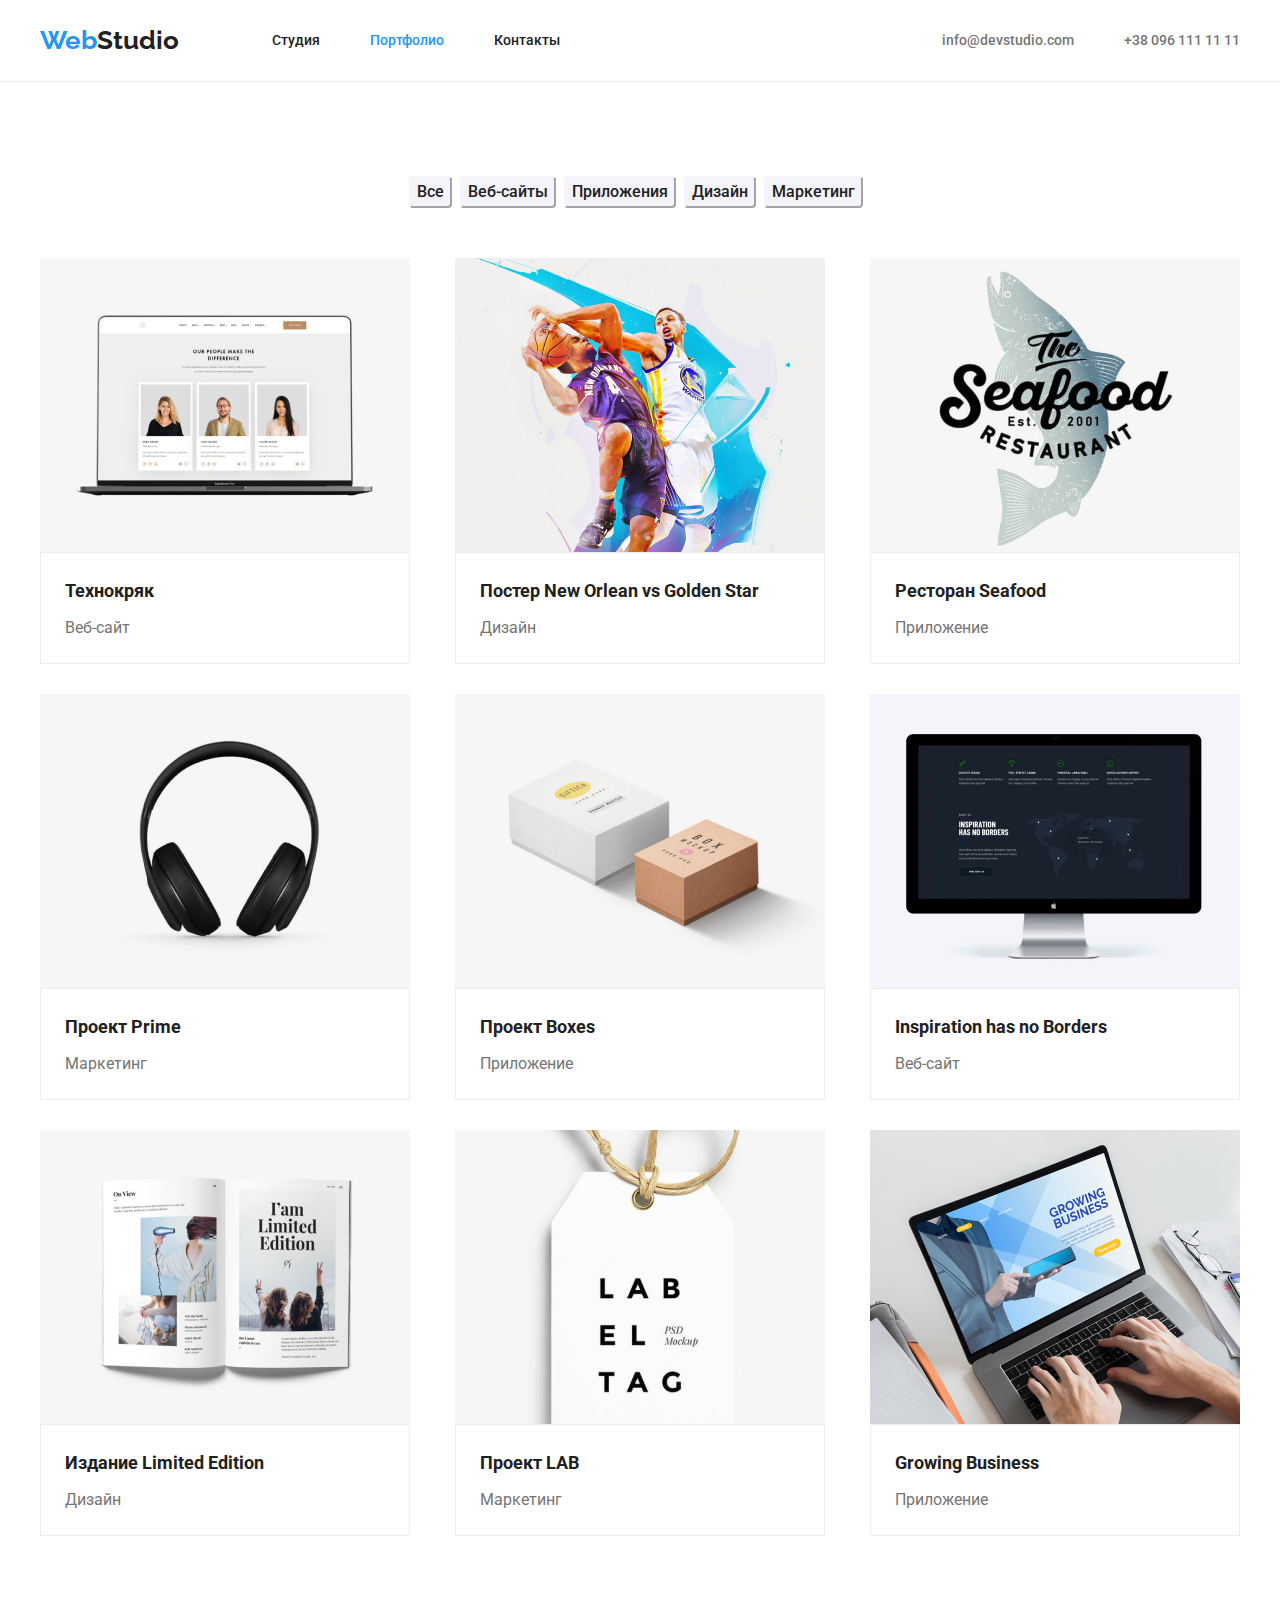
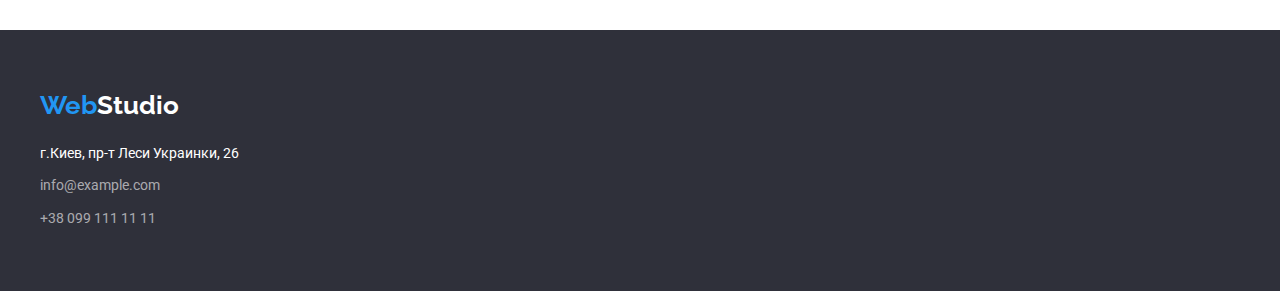
==== portfolio.html @ 4b626eb9 "gg" ====
<!DOCTYPE html>
<html lang="ru">

<head>
    <meta charset="UTF-8">
    <meta http-equiv="X-UA-Compatible" content="IE=edge">
    <meta name="viewport" content="width=device-width, initial-scale=1.0">
    <title>Портфолио</title>
    <link rel="preconnect" href="https://fonts.googleapis.com">
    <link rel="preconnect" href="https://fonts.gstatic.com" crossorigin>
    <link
        href="https://fonts.googleapis.com/css2?family=Raleway:wght@700&family=Roboto:wght@400;500;700;900&display=swap"
        rel="stylesheet">
    <link rel="stylesheet"
        href="https://cdnjs.cloudflare.com/ajax/libs/modern-normalize/1.1.0/modern-normalize.min.css">
    <link rel="stylesheet" href="./css/styles.css">

</head>

<body>
    <!-- Верхняя линия портфолио -->
    <header class="header gray-border">
        <div class="container header-nav-space">
        <nav class="flex">
            <a class="logo" href="./index.html"><span class="span-l">Web</span>Studio</a>
            <ul class="flex">
                <li><a class="studio" href="./index.html">Студия</a></li>
                <li class="item">
                    <a class="studio portfolio-activ" href="./portfolio.html">Портфолио</a></li>
                <li class="item">
                    <a class="studio" href="#">Контакты</a></li>
            </ul>
        </nav>
        <ul class="flex auto-margin">
            <li><a class="nav-header-contacts" href="mailto:info@devstudio.com">info@devstudio.com</a></li>
            <li class="item">
                <a class="nav-header-contacts" href="tel:+380961111111">+38 096 111 11 11</a></li>
        </ul>
    </div>
    </header>
    <main>
        <!-- Радио кнопки -->
        <section class="portfolio-space">
            <div class="container">
            <h2 class="visually-hidden">Примеры наших работ</h2>
            <ul class="flex btn-space">
                <li><button class="btn-all" type="button">Все</button></li>
                <li><button class="btn-veb" type="button">Веб-сайты</button></li>
                <li><button class="btn-applic" type="button">Приложения</button></li>
                <li><button class="btn-desine" type="button">Дизайн</button></li>
                <li><button class="btn-marcet" type="button">Маркетинг</button></li>
            </ul>
            <ul class="portfolio-content">
                <li class="portfolio-item">
                    
                        <img src="./images/tehno.jpg" alt="Здесь иображен ноутбук на экране которого видно вебсайт"
                            width="370">
                    <div class="cart-exampl">
                        <h3 class="header-work-example">Технокряк</h3>
                        <p class="work-example-discr">Веб-сайт</p>
                    </div>
                </li>
                <li class="portfolio-item">
                    
                        <img src="./images/new-orlean.jpg" alt="Здесь изображены два баскетболиста" width="370">
                    <div  class="cart-exampl">
                        <h3 class="header-work-example">Постер New Orlean vs Golden Star</h3>
                        <p class="work-example-discr">Дизайн</p>
                    </div>
                </li>
                <li class="portfolio-item">
                    
                        <img src="./images/seafood.jpg" alt="Здесь изображен логотип ресторана" width="370">
                    <div  class="cart-exampl">
                        <h3 class="header-work-example">Ресторан Seafood</h3>
                        <p class="work-example-discr">Приложение</p>
                    </div>
                </li>
                <li class="portfolio-item">
                    
                        <img src="./images/earfons.jpg" alt="Здесь иображены наушники" width="370">
                    <div  class="cart-exampl">
                        <h3 class="header-work-example">Проект Prime</h3>
                        <p class="work-example-discr">Маркетинг</p>
                    </div>
                </li>
                <li class="portfolio-item">
                    
                        <img src="./images/boxes.jpg" alt="Здесь иображены две кортонные коробки" width="370">
                    <div class="cart-exampl">
                        <h3 class="header-work-example">Проект Boxes</h3>
                        <p class="work-example-discr">Приложение</p>
                    </div>
                </li>
                <li class="portfolio-item">
                    
                        <img src="./images/insiration.jpg" alt="Здесь иображен монитор персонального компьютера"
                            width="370">
                    <div class="cart-exampl">
                        <h3 class="header-work-example">Inspiration has no Borders</h3>
                        <p class="work-example-discr">Веб-сайт</p>
                    </div>
                </li>
                <li class="portfolio-item">
                   
                        <img src="./images/edition.jpg" alt="Здесь изображен журнал" width="370">
                    <div class="cart-exampl">
                        <h3 class="header-work-example">Издание Limited Edition</h3>
                        <p class="work-example-discr">Дизайн</p>
                    </div>
                </li>
                <li class="portfolio-item">
                  
                        <img src="./images/lab.jpg" alt="Здесь изображен кулон с логотипом лаб" width="370">
                    <div class="cart-exampl"> 
                        <h3 class="header-work-example">Проект LAB</h3>
                        <p class="work-example-discr">Маркетинг</p>
                    </div>
                </li>
                <li class="portfolio-item">
                   
                        <img src="./images/growing.jpg"
                            alt="Здесь иображен ноутбук на экране которого можно увидеть приложение гровинг бизнес"
                            width="370">
                    <div class="cart-exampl">
                        <h3 class="header-work-example">Growing Business</h3>
                        <p class="work-example-discr">Приложение</p>
                    </div>
                </li>
            </ul>
        </div>
        </section>
            
    </main>
    <!-- Подвал -->
    <footer class="footer">
        <div class="container">
            <a class="logo" href="./index.html"><span class="span-l">Web</span><span class="span-f">Studio</span></a>
            <address class="footer-adress">
                <a class="street street-color"
                            href="https://www.google.com.ua/maps/place/%D0%B1%D1%83%D0%BB.+%D0%9B%D0%B5%D1%81%D0%B8+%D0%A3%D0%BA%D1%80%D0%B0%D0%B8%D0%BD%D0%BA%D0%B8,+26,+%D0%9A%D0%B8%D0%B5%D0%B2,+02000/@50.4265841,30.5361971,17z/data=!3m1!4b1!4m5!3m4!1s0x40d4cf0e033ecbe9:0x57a4dffefec77da0!8m2!3d50.4265807!4d30.5383858?hl=ru">г.Киев,
                            пр-т Леси Украинки, 26</a>
                <a class="footer-mail" href="mailto:info@devstudio.com">info@example.com</a>
                <a class="footer-fone" href="tel:+380961111111">+38 099 111 11 11</a>
                
            </address>
        </div>
    </footer>
</body>

</html>
---- css/styles.css ----
/* font-family: 'Raleway', sans-serif;
font-family: 'Roboto', sans-serif; */

:root {
    --main-back-color: rgba(255, 255, 255, 1);
    --main-hover-focus-font-color: rgba(33, 150, 243, 1);
    --button-hover-focus-back-color: rgba(33, 150, 243, 1);
    --button-hover-focus-font-color: rgba(255, 255, 255, 1);
    --another-back-color: rgba(245, 244, 250, 1);
    --button-font-color: rgba(33, 33, 33, 1);
    --button-back-color: rgba(245, 244, 250, 1);
    --footer-font-color: rgba(255, 255, 255, 0.6);
    --footer-hover-focus-color: rgba(33, 150, 243, 1);
    --main-section-padding: 94px;
}
body {
    background-color: var(--main-back-color);
    color: rgba(117, 117, 117, 1);
    font-family: 'Roboto', sans-serif;
    
}

h2,
h3 {
    color: rgba(33, 33, 33, 1);
    font-weight: 700;
    margin: 0;
}
p {
    margin: 0;
}
ul {
    list-style: none;
    margin: 0;
    padding: 0;
}
a {
    text-decoration: none;
    color: rgba(33, 33, 33, 1);
}
img {
    display: block;
    max-width: 100%;
    height: auto;
}
/* Верхняя линия */
.header {
    padding: 25px 15px 25px 15px;
}                                                                                                  

.container {
    max-width: 1200px;
    margin:0 auto;
    
}
.flex {
    display: flex;
    align-items: center;
}
.header-nav-space {
    display: flex;
    align-items: center;
    justify-content: space-between;
} 

.logo {
    display: inline-block;
    margin-right: 93px;

    font-family: 'Raleway', sans-serif;
    font-weight: 700;
    font-size: 26px;
    line-height: 1.2;

}
.span-l {
    color: var(--main-hover-focus-font-color);
}

.studio {
    color: rgba(33, 33, 33, 1);
    font-weight: 500;
    font-size: 14px;
    line-height: 1.14;
    transition: 0.35s;
}

.studio:hover,
.studio:focus,
.nav-header-contacts:hover,
.nav-header-contacts:focus {
    color: var(--main-hover-focus-font-color);
}
.studio-activ {
    color: var(--main-hover-focus-font-color)
}
.item {
    margin-left: 50px;
}

.auto-margin {
    margin-left: auto;
}

.nav-header-contacts {
    font-weight: 500;
    font-size: 14px;
    line-height: 1.14;
    color: rgba(117, 117, 117, 1);
    transition: 0.35s;
}
.gray-border {
    border-bottom: 1px solid #ECECEC;
}
/* Шапка */
.hero {
    background-color: #2F303A;
    padding-top: 200px;
    padding-bottom: 200px;
    
}
.hero-orientation {
    margin: 0 auto;
    width: 695px;
} 
.ferst-header {
    font-weight: 900;
    font-size: 44px;
    line-height: 1,36;


    text-align: center;
    letter-spacing: 0.06em;
    text-transform: uppercase;
    color: #FFFFFF;
    margin-top: 0px;
}
.hero-button {
    display: inline-block;
    padding: 10px 32px;
    background-color: var(--button-hover-focus-back-color);
    border-radius: 4px;

    font-family: 'Roboto', sans-serif;
    font-weight: 700;
    font-size: 16px;
    line-height: 1.88;
    text-align: center;
    color: var(--button-hover-focus-font-color);
    margin-left: 247px;
}
.hero-button:hover,
.hero-button:focus {
    cursor: pointer;
}
/* Особенности */
/* .desapear {
    color: var(--main-back-color);
    line-height: 0;
    margin: 0;
    padding: 0;
} */
.our-peculiarities {
    padding-top: var(--main-section-padding);
}
.visually-hidden {
    clip: rect(0 0 0 0);
    clip-path: inset(50%);
    height: 1px;
    overflow: hidden;
    position: absolute;
    white-space: nowrap;
    width: 1px;
}
.space-peculiar {
    justify-content: space-between;
}
.peculiar-header {
    font-size: 14px;
    line-height: 1.14;
    text-transform: uppercase;
    padding-bottom: 10px;
}
.peculiar-discribtion {
    font-size: 14px;
    line-height: 1.71;
    width: 270px;
    text-align: left;
    margin-bottom: 0;
}
/* Чем мы занимаемся */
.about-us-section {
    padding-top: var(--main-section-padding);
}
.title {
    font-size: 36px;
    line-height: 1.17;
    padding-bottom: 50px;
    text-align: center;
}

.what-content {
    margin-bottom: 94px;
}
.space {
    justify-content: space-between;
}
/* Наша команда */
.our-comand {
    max-width: 1600px;
    background-color: var(--another-back-color);
    padding-top: var(--main-section-padding);
    padding-bottom: var(--main-section-padding);
}
.our-header {
    font-size: 36px;
    line-height: 1.17;
    text-align: center;
    padding-bottom: 50px;
}
.comand-space {
    display: flex;
    justify-content: space-between;
}
/* .card-item {
    max-width: calc((100%) / 4);
    margin-right: 30px;
}
.our-comand-item:last-child { 
    margin-right: 0px;
} */

.card-item {
    display: flex;
    flex-direction: column;
    height: 368px;
    width: 270px;
    background-color: var(--main-back-color);
}
.card-container {
    padding: 30px 60px;
    height: 108px;
    box-shadow: 0px 1px 3px rgba(0, 0, 0, 0.12), 0px 1px 1px rgba(0, 0, 0, 0.14), 0px 2px 1px rgba(0, 0, 0, 0.2);
    border-radius: 0px 0px 4px 4px;
    
}

.card-item-name {
    color: var(--button-font-color) ; 
    font-weight: 500;
    font-size: 16px;
    line-height: 1.19;
    text-align: center;
    background-color: var(--main-back-color);
    margin-top: 0;   
    padding-bottom: 10px;
    
}
.card-item-text {
    font-size: 16px;
    line-height: 1.19;
    text-align: center;
    background-color: var(--main-back-color);
       
}
/* Подвал */
.footer {
    max-width: 1600px;
    background-color: rgba(47, 48, 58, 1);
    padding-top: 60px;
    padding-bottom: 60px;
}
.span-f {
    color: var(--button-hover-focus-font-color);
}
.footer-adress {
    margin-top: 20px;
    display: flex;
    flex-direction: column;
}
.street,
.footer-mail,
.footer-fone {
    color: var(--footer-font-color);
    font-size: 14px;
    line-height: 1.71;
    font-style: normal;
}
.footer-mail {
    padding-top: 9px;
    padding-bottom: 9px;
}
.street-color {
    color: var(--main-back-color);
}
.street:hover,
.street:focus,
.footer-mail:hover,
.footer-mail:focus,
.footer-fone:hover,
.footer-fone:focus {
    color: var(--footer-hover-focus-color);
    cursor: pointer;
}
/* Верхняя линия портфолио */
.portfolio-activ {
    color: var(--main-hover-focus-font-color);
}
/* Радиокнопки */
.portfolio-space {
    padding: 94px 15px 94px 15px;
}
.btn-space {
    justify-content: center;
    /* margin-top: 94px; */
    margin-bottom: 50px;

}
.btn-all,
.btn-veb,
.btn-applic,
.btn-desine,
.btn-marcet {
    font-family: 'Roboto', sans-serif;
    font-weight: 500;
    font-size: 16px;
    line-height: 1.62;
    text-align: center;
    color: var(--button-font-color);
    background-color: var(--button-back-color);
    border-color: #F5F4FA;
    border-radius: 4px;
    margin-right: 8px;
}
.btn-all:hover,
.btn-all:focus,
.btn-veb:hover,
.btn-veb:focus,
.btn-applic:hover,
.btn-applic:focus,
.btn-desine:hover,
.btn-desine:focus,
.btn-marcet:hover, 
.btn-marcet:focus {
    background-color: var(--button-hover-focus-back-color);
    color: var(--button-hover-focus-font-color);
    cursor: pointer;
} 
.portfolio-content {
    display: flex;
    flex-wrap: wrap;
    justify-content: space-between;
    /* align-items: center; */
}
.portfolio-item {
    margin-bottom: 30px;
    /* max-width: calc((100%-60px) / 3);
    margin-right: 30px; */
}
/* .portfolio-item:nth-child(3n + 3) {
    margin-right: 0px;
} */
.portfolio-item:nth-last-child(-n + 3) {
    margin-bottom: 0px;
  }
.cart-exampl {
    border: 1px solid #EEEEEE; 
    padding: 20px 24px;

}
/* .cart-exampl:nth-child(3n) {
    margin-right: 0px;
} */

.header-work-example {
    font-size: 18px;
    line-height: 2;
}
.work-example-discr {
    font-size: 16px;
    line-height: 1.88;
    margin-top: 4px;
}
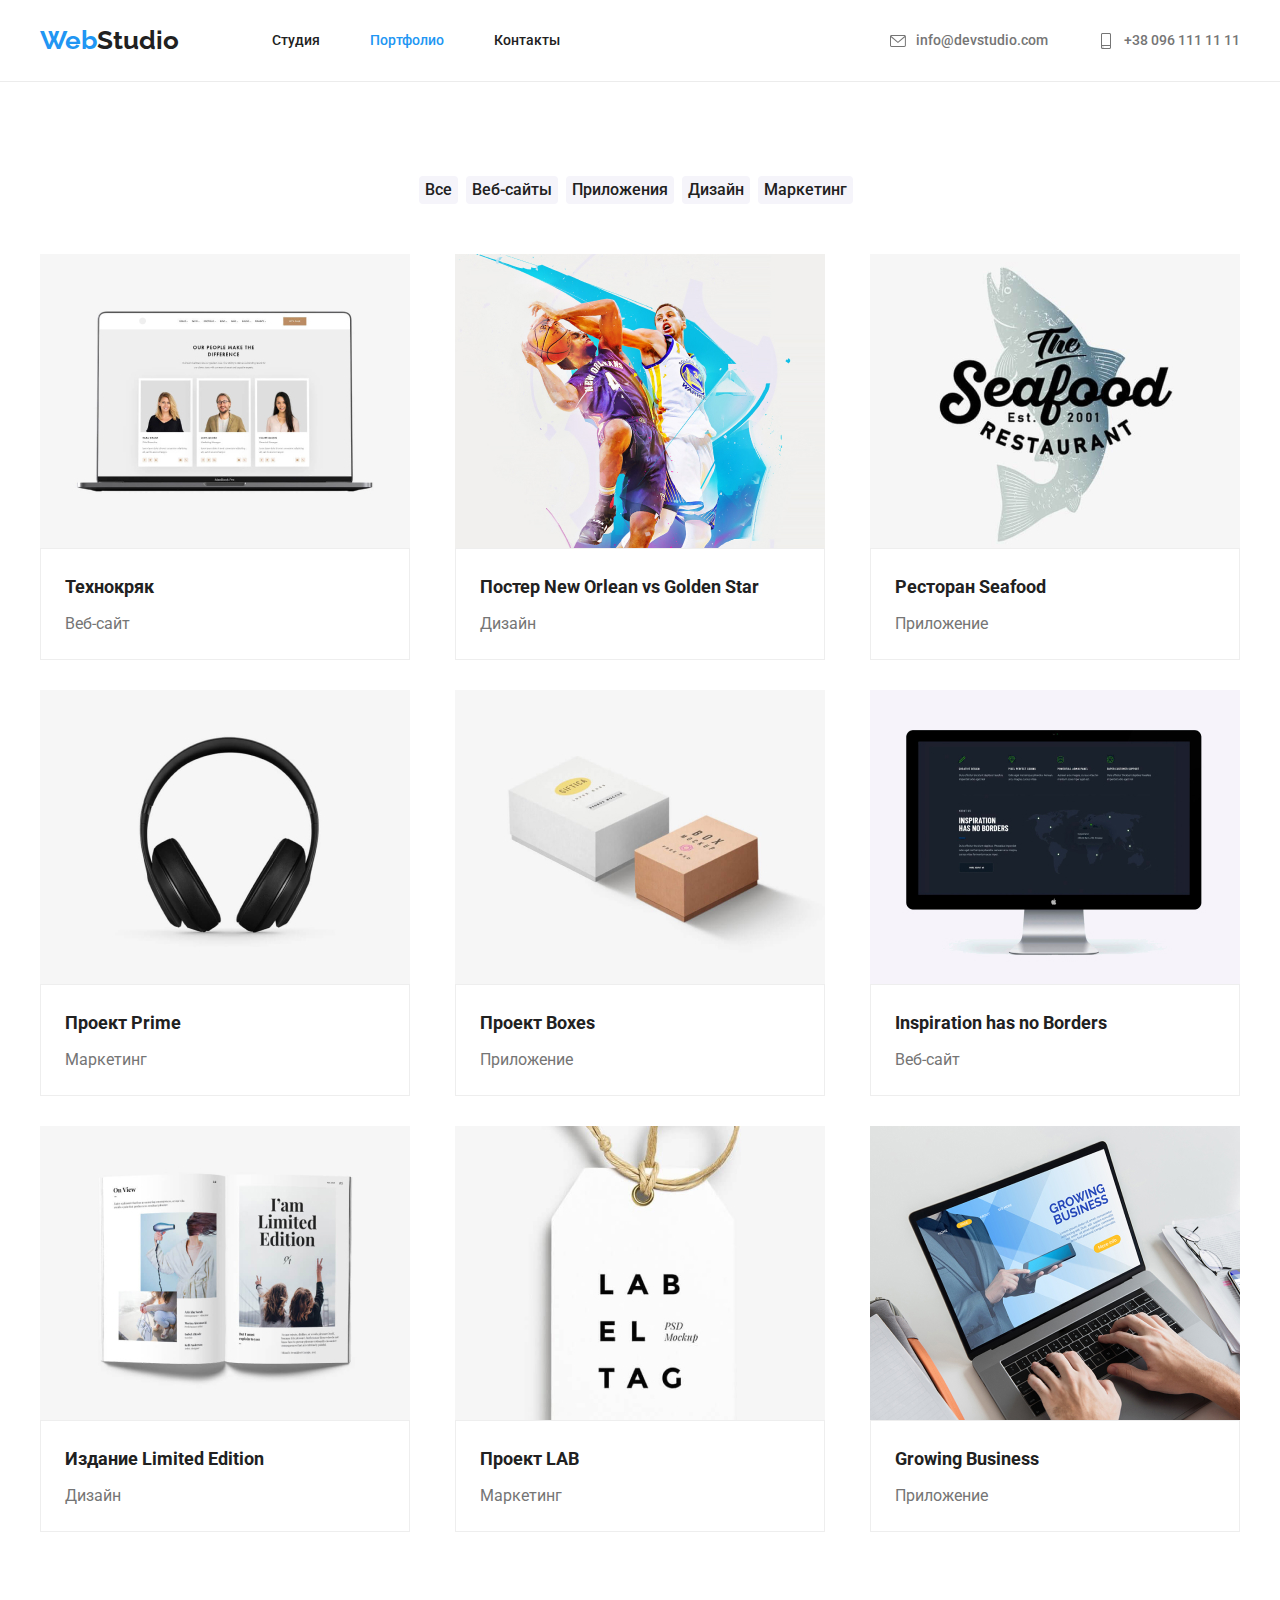
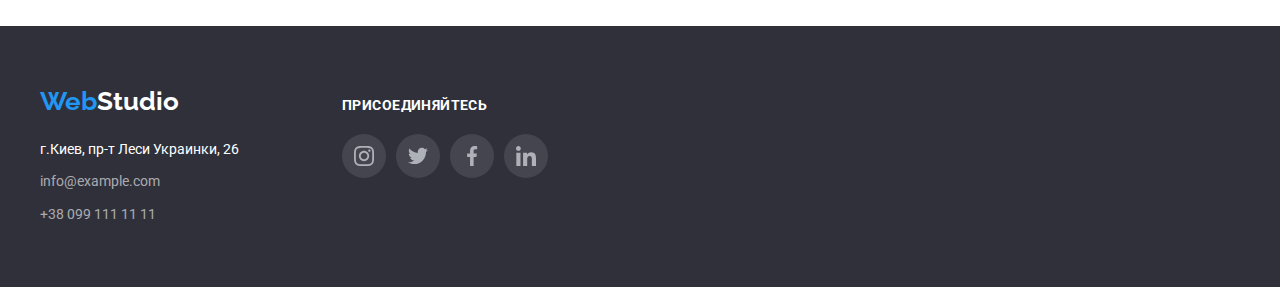
==== commit 994a049f: "нормас)" ====
--- a/portfolio.html
+++ b/portfolio.html
@@ -21,129 +21,177 @@
     <!-- Верхняя линия портфолио -->
     <header class="header gray-border">
         <div class="container header-nav-space">
-        <nav class="flex">
-            <a class="logo" href="./index.html"><span class="span-l">Web</span>Studio</a>
-            <ul class="flex">
-                <li><a class="studio" href="./index.html">Студия</a></li>
+            <nav class="flex">
+                <a class="logo" href="./index.html"><span class="span-l">Web</span>Studio</a>
+                <ul class="flex">
+                    <li><a class="studio" href="./index.html">Студия</a></li>
+                    <li class="item">
+                        <a class="studio portfolio-activ" href="./portfolio.html">Портфолио</a>
+                    </li>
+                    <li class="item">
+                        <a class="studio" href="#">Контакты</a>
+                    </li>
+                </ul>
+            </nav>
+            <ul class="flex auto-margin">
+                <li>
+                    <a class="nav-header-contacts" href="mailto:info@devstudio.com">
+                        <svg class="contacts-icon">
+                            <use href="./images/spryte.svg#icon-envelope"></use>
+                        </svg>info@devstudio.com</a>
+                </li>
                 <li class="item">
-                    <a class="studio portfolio-activ" href="./portfolio.html">Портфолио</a></li>
-                <li class="item">
-                    <a class="studio" href="#">Контакты</a></li>
+                    <a class="nav-header-contacts" href="tel:+380961111111">
+                        <svg class="contacts-icon">
+                            <use href="./images/spryte.svg#icon-smartphone"></use>
+                        </svg>+38 096 111 11 11</a>
+                </li>
             </ul>
-        </nav>
-        <ul class="flex auto-margin">
-            <li><a class="nav-header-contacts" href="mailto:info@devstudio.com">info@devstudio.com</a></li>
-            <li class="item">
-                <a class="nav-header-contacts" href="tel:+380961111111">+38 096 111 11 11</a></li>
-        </ul>
-    </div>
+        </div>
     </header>
     <main>
         <!-- Радио кнопки -->
         <section class="portfolio-space">
             <div class="container">
-            <h2 class="visually-hidden">Примеры наших работ</h2>
-            <ul class="flex btn-space">
-                <li><button class="btn-all" type="button">Все</button></li>
-                <li><button class="btn-veb" type="button">Веб-сайты</button></li>
-                <li><button class="btn-applic" type="button">Приложения</button></li>
-                <li><button class="btn-desine" type="button">Дизайн</button></li>
-                <li><button class="btn-marcet" type="button">Маркетинг</button></li>
-            </ul>
-            <ul class="portfolio-content">
-                <li class="portfolio-item">
-                    
-                        <img src="./images/tehno.jpg" alt="Здесь иображен ноутбук на экране которого видно вебсайт"
+                <h2 class="visually-hidden">Примеры наших работ</h2>
+                <ul class="flex btn-space">
+                    <li><button class="btn-all" type="button">Все</button></li>
+                    <li><button class="btn-veb" type="button">Веб-сайты</button></li>
+                    <li><button class="btn-applic" type="button">Приложения</button></li>
+                    <li><button class="btn-desine" type="button">Дизайн</button></li>
+                    <li><button class="btn-marcet" type="button">Маркетинг</button></li>
+                </ul>
+                <ul class="portfolio-content">
+                    <li class="portfolio-item">
+
+                        <img src="./images/portfolio/tehno.jpg"
+                            alt="Здесь иображен ноутбук на экране которого видно вебсайт" width="370">
+                        <div class="cart-exampl">
+                            <h3 class="header-work-example">Технокряк</h3>
+                            <p class="work-example-discr">Веб-сайт</p>
+                        </div>
+                    </li>
+                    <li class="portfolio-item">
+
+                        <img src="./images/portfolio/new-orlean.jpg" alt="Здесь изображены два баскетболиста"
                             width="370">
-                    <div class="cart-exampl">
-                        <h3 class="header-work-example">Технокряк</h3>
-                        <p class="work-example-discr">Веб-сайт</p>
-                    </div>
-                </li>
-                <li class="portfolio-item">
-                    
-                        <img src="./images/new-orlean.jpg" alt="Здесь изображены два баскетболиста" width="370">
-                    <div  class="cart-exampl">
-                        <h3 class="header-work-example">Постер New Orlean vs Golden Star</h3>
-                        <p class="work-example-discr">Дизайн</p>
-                    </div>
-                </li>
-                <li class="portfolio-item">
-                    
-                        <img src="./images/seafood.jpg" alt="Здесь изображен логотип ресторана" width="370">
-                    <div  class="cart-exampl">
-                        <h3 class="header-work-example">Ресторан Seafood</h3>
-                        <p class="work-example-discr">Приложение</p>
-                    </div>
-                </li>
-                <li class="portfolio-item">
-                    
-                        <img src="./images/earfons.jpg" alt="Здесь иображены наушники" width="370">
-                    <div  class="cart-exampl">
-                        <h3 class="header-work-example">Проект Prime</h3>
-                        <p class="work-example-discr">Маркетинг</p>
-                    </div>
-                </li>
-                <li class="portfolio-item">
-                    
-                        <img src="./images/boxes.jpg" alt="Здесь иображены две кортонные коробки" width="370">
-                    <div class="cart-exampl">
-                        <h3 class="header-work-example">Проект Boxes</h3>
-                        <p class="work-example-discr">Приложение</p>
-                    </div>
-                </li>
-                <li class="portfolio-item">
-                    
-                        <img src="./images/insiration.jpg" alt="Здесь иображен монитор персонального компьютера"
-                            width="370">
-                    <div class="cart-exampl">
-                        <h3 class="header-work-example">Inspiration has no Borders</h3>
-                        <p class="work-example-discr">Веб-сайт</p>
-                    </div>
-                </li>
-                <li class="portfolio-item">
-                   
-                        <img src="./images/edition.jpg" alt="Здесь изображен журнал" width="370">
-                    <div class="cart-exampl">
-                        <h3 class="header-work-example">Издание Limited Edition</h3>
-                        <p class="work-example-discr">Дизайн</p>
-                    </div>
-                </li>
-                <li class="portfolio-item">
-                  
-                        <img src="./images/lab.jpg" alt="Здесь изображен кулон с логотипом лаб" width="370">
-                    <div class="cart-exampl"> 
-                        <h3 class="header-work-example">Проект LAB</h3>
-                        <p class="work-example-discr">Маркетинг</p>
-                    </div>
-                </li>
-                <li class="portfolio-item">
-                   
-                        <img src="./images/growing.jpg"
+                        <div class="cart-exampl">
+                            <h3 class="header-work-example">Постер New Orlean vs Golden Star</h3>
+                            <p class="work-example-discr">Дизайн</p>
+                        </div>
+                    </li>
+                    <li class="portfolio-item">
+
+                        <img src="./images/portfolio/seafood.jpg" alt="Здесь изображен логотип ресторана" width="370">
+                        <div class="cart-exampl">
+                            <h3 class="header-work-example">Ресторан Seafood</h3>
+                            <p class="work-example-discr">Приложение</p>
+                        </div>
+                    </li>
+                    <li class="portfolio-item">
+
+                        <img src="./images/portfolio/earfons.jpg" alt="Здесь иображены наушники" width="370">
+                        <div class="cart-exampl">
+                            <h3 class="header-work-example">Проект Prime</h3>
+                            <p class="work-example-discr">Маркетинг</p>
+                        </div>
+                    </li>
+                    <li class="portfolio-item">
+
+                        <img src="./images/portfolio/boxes.jpg" alt="Здесь иображены две кортонные коробки" width="370">
+                        <div class="cart-exampl">
+                            <h3 class="header-work-example">Проект Boxes</h3>
+                            <p class="work-example-discr">Приложение</p>
+                        </div>
+                    </li>
+                    <li class="portfolio-item">
+
+                        <img src="./images/portfolio/insiration.jpg"
+                            alt="Здесь иображен монитор персонального компьютера" width="370">
+                        <div class="cart-exampl">
+                            <h3 class="header-work-example">Inspiration has no Borders</h3>
+                            <p class="work-example-discr">Веб-сайт</p>
+                        </div>
+                    </li>
+                    <li class="portfolio-item">
+
+                        <img src="./images/portfolio/edition.jpg" alt="Здесь изображен журнал" width="370">
+                        <div class="cart-exampl">
+                            <h3 class="header-work-example">Издание Limited Edition</h3>
+                            <p class="work-example-discr">Дизайн</p>
+                        </div>
+                    </li>
+                    <li class="portfolio-item">
+
+                        <img src="./images/portfolio/lab.jpg" alt="Здесь изображен кулон с логотипом лаб" width="370">
+                        <div class="cart-exampl">
+                            <h3 class="header-work-example">Проект LAB</h3>
+                            <p class="work-example-discr">Маркетинг</p>
+                        </div>
+                    </li>
+                    <li class="portfolio-item">
+
+                        <img src="./images/portfolio/growing.jpg"
                             alt="Здесь иображен ноутбук на экране которого можно увидеть приложение гровинг бизнес"
                             width="370">
-                    <div class="cart-exampl">
-                        <h3 class="header-work-example">Growing Business</h3>
-                        <p class="work-example-discr">Приложение</p>
-                    </div>
-                </li>
-            </ul>
-        </div>
+                        <div class="cart-exampl">
+                            <h3 class="header-work-example">Growing Business</h3>
+                            <p class="work-example-discr">Приложение</p>
+                        </div>
+                    </li>
+                </ul>
+            </div>
         </section>
-            
+
     </main>
     <!-- Подвал -->
     <footer class="footer">
         <div class="container">
-            <a class="logo" href="./index.html"><span class="span-l">Web</span><span class="span-f">Studio</span></a>
-            <address class="footer-adress">
-                <a class="street street-color"
-                            href="https://www.google.com.ua/maps/place/%D0%B1%D1%83%D0%BB.+%D0%9B%D0%B5%D1%81%D0%B8+%D0%A3%D0%BA%D1%80%D0%B0%D0%B8%D0%BD%D0%BA%D0%B8,+26,+%D0%9A%D0%B8%D0%B5%D0%B2,+02000/@50.4265841,30.5361971,17z/data=!3m1!4b1!4m5!3m4!1s0x40d4cf0e033ecbe9:0x57a4dffefec77da0!8m2!3d50.4265807!4d30.5383858?hl=ru">г.Киев,
-                            пр-т Леси Украинки, 26</a>
-                <a class="footer-mail" href="mailto:info@devstudio.com">info@example.com</a>
-                <a class="footer-fone" href="tel:+380961111111">+38 099 111 11 11</a>
-                
-            </address>
+            <div class="ferst-box">
+                <a class="logo" href="./index.html"><span class="span-l">Web</span><span
+                        class="span-f">Studio</span></a>
+                <address class="footer-adress">
+                    <a class="street street-color"
+                        href="https://www.google.com.ua/maps/place/%D0%B1%D1%83%D0%BB.+%D0%9B%D0%B5%D1%81%D0%B8+%D0%A3%D0%BA%D1%80%D0%B0%D0%B8%D0%BD%D0%BA%D0%B8,+26,+%D0%9A%D0%B8%D0%B5%D0%B2,+02000/@50.4265841,30.5361971,17z/data=!3m1!4b1!4m5!3m4!1s0x40d4cf0e033ecbe9:0x57a4dffefec77da0!8m2!3d50.4265807!4d30.5383858?hl=ru">г.Киев,
+                        пр-т Леси Украинки, 26</a>
+                    <a class="footer-mail" href="mailto:info@devstudio.com">info@example.com</a>
+                    <a class="footer-fone" href="tel:+380961111111">+38 099 111 11 11</a>
+                </address>
+            </div>
+
+            <div class="second-box">
+                <p class="footer-second-header">Присоединяйтесь</p>
+                <ul class="card-item-social-list">
+                    <li class="card-item-social-item">
+                        <a class="card-item-social-link" href="#">
+                            <svg class="card-item-social-icon">
+                                <use href="./images/spryte.svg#icon-instagram"></use>
+                            </svg>
+                        </a>
+                    </li>
+                    <li class="card-item-social-item">
+                        <a class="card-item-social-link" href="#">
+                            <svg class="card-item-social-icon">
+                                <use href="./images/spryte.svg#icon-twitter"></use>
+                            </svg>
+                        </a>
+                    </li>
+                    <li class="card-item-social-item">
+                        <a class="card-item-social-link" href="#">
+                            <svg class="card-item-social-icon">
+                                <use href="./images/spryte.svg#icon-facebook"></use>
+                            </svg>
+                        </a>
+                    </li>
+                    <li class="card-item-social-item">
+                        <a class="card-item-social-link" href="#">
+                            <svg class="card-item-social-icon">
+                                <use href="./images/spryte.svg#icon-linkedin"></use>
+                            </svg>
+                        </a>
+                    </li>
+                </ul>
+            </div>
         </div>
     </footer>
 </body>
--- a/css/styles.css
+++ b/css/styles.css
@@ -1,6 +1,9 @@
 
 /* font-family: 'Raleway', sans-serif;
 font-family: 'Roboto', sans-serif; */
+/* target="_blank"
+после href */
+
 
 :root {
     --main-back-color: rgba(255, 255, 255, 1);
@@ -104,12 +107,29 @@
 }
 
 .nav-header-contacts {
+    display: flex;
+    align-items: center;
     font-weight: 500;
     font-size: 14px;
     line-height: 1.14;
     color: rgba(117, 117, 117, 1);
-    transition: 0.35s;
-}
+    transition: 0.4s;
+}
+.contacts-icon {
+    margin-right: 10px;
+    max-width: 16px;
+    max-height: 16px;
+    fill: #757575;
+    /* outline: 1px solid red; */
+    transition: 0.4s;
+}
+.nav-header-contacts:hover {
+    color: var(--main-hover-focus-font-color);
+}
+.nav-header-contacts:hover .contacts-icon {
+    fill: var(--main-hover-focus-font-color)
+}
+
 .gray-border {
     border-bottom: 1px solid #ECECEC;
 }
@@ -118,7 +138,8 @@
     background-color: #2F303A;
     padding-top: 200px;
     padding-bottom: 200px;
-    
+    background:  linear-gradient(rgba(47, 48, 58, 0.4), rgba(47, 48, 58, 0.4)), url('../images/background/hero.jpg')  center/cover no-repeat;
+
 }
 .hero-orientation {
     margin: 0 auto;
@@ -141,6 +162,7 @@
     padding: 10px 32px;
     background-color: var(--button-hover-focus-back-color);
     border-radius: 4px;
+    border: none;
 
     font-family: 'Roboto', sans-serif;
     font-weight: 700;
@@ -176,6 +198,19 @@
 .space-peculiar {
     justify-content: space-between;
 }
+.our-peculiarities-itemdecor {
+    background-color: #F5F4FA;
+    margin-bottom: 30px;
+    border-radius: 4px;
+}
+.our-peculiarities-icon {
+    max-width: 70px;
+    max-height: 70px;
+    /* outline: 1px solid red; */
+    /* background-color: #F5F4FA; */
+    margin: 25px 100px;
+
+}
 .peculiar-header {
     font-size: 14px;
     line-height: 1.14;
@@ -208,10 +243,10 @@
 }
 /* Наша команда */
 .our-comand {
-    max-width: 1600px;
     background-color: var(--another-back-color);
     padding-top: var(--main-section-padding);
     padding-bottom: var(--main-section-padding);
+    
 }
 .our-header {
     font-size: 36px;
@@ -234,15 +269,16 @@
 .card-item {
     display: flex;
     flex-direction: column;
-    height: 368px;
+    /* height: 368px; */
     width: 270px;
     background-color: var(--main-back-color);
 }
 .card-container {
-    padding: 30px 60px;
-    height: 108px;
+    background-color: var(--main-back-color);
+    padding: 30px 32px;
     box-shadow: 0px 1px 3px rgba(0, 0, 0, 0.12), 0px 1px 1px rgba(0, 0, 0, 0.14), 0px 2px 1px rgba(0, 0, 0, 0.2);
     border-radius: 0px 0px 4px 4px;
+    /* outline: 1px solid red; */
     
 }
 
@@ -252,24 +288,90 @@
     font-size: 16px;
     line-height: 1.19;
     text-align: center;
-    background-color: var(--main-back-color);
+    /* background-color: var(--main-back-color); */
     margin-top: 0;   
-    padding-bottom: 10px;
+    margin-bottom: 10px;
     
 }
 .card-item-text {
     font-size: 16px;
     line-height: 1.19;
     text-align: center;
-    background-color: var(--main-back-color);
+    margin-bottom: 16px;
+    /* background-color: var(--main-back-color); */
        
 }
+.card-item-social-list {
+    display: flex;
+}
+.card-item-social-item {
+    margin-right: 10px;
+}
+.card-item-social-item:last-child {
+    margin-right: 0;
+}
+.card-item-social-link {
+    width: 44px;
+    height: 44px;
+    border-radius: 50%;
+    display: flex;
+    align-items: center;
+    justify-content: center;
+    transition: 0.4s;
+}
+.card-item-social-icon {
+    max-width: 20px;
+    max-height: 20px;
+    fill: #AFB1B8;
+    /* outline: 1px solid red; */
+    transition: 0.4s;
+}
+.card-item-social-link:hover {
+    background-color: var(--main-hover-focus-font-color);
+}
+.card-item-social-link:hover .card-item-social-icon {
+    fill: #fff;
+}
+/* Наши клиенты */
+.our-clients {
+
+    /* padding-top: var(--main-section-padding);
+    padding-bottom: var(--main-section-padding); */
+    padding: var(--main-section-padding) 0px;
+}
+.our-clients-list {
+    display: flex;
+    justify-content: space-between;
+}
+.our-clients-item {
+    border: 1px solid #AFB1B8;
+    border-radius: 4px;
+
+}
+.our-clients-icon {
+    width: 170px;
+    height: 92px;
+    fill: #AFB1B8;
+    /* outline: 1px solid red; */
+    transition: 0.9s; 
+}
+.our-clients-icon:hover {
+    fill: var(--main-hover-focus-font-color);
+}
+
 /* Подвал */
 .footer {
-    max-width: 1600px;
+    max-width: 100vw;
     background-color: rgba(47, 48, 58, 1);
     padding-top: 60px;
     padding-bottom: 60px;
+}
+.footer .container {
+    display: flex;
+}
+.ferst-box {
+    /* max-width: 230px; */
+    margin-right: 70px;
 }
 .span-f {
     color: var(--button-hover-focus-font-color);
@@ -303,6 +405,26 @@
     color: var(--footer-hover-focus-color);
     cursor: pointer;
 }
+.second-box {
+    padding-top: 12px;
+}
+.footer-second-header {
+    text-transform: uppercase;
+    font-weight: 700;
+    font-size: 14px;
+    line-height: 1.14;
+    letter-spacing: 0.03em;
+    color: #FFFFFF;
+    margin-bottom: 20px;
+}
+.second-box .card-item-social-link {
+    background-color: rgba(255, 255, 255,0.1);
+}
+.second-box .card-item-social-link:hover {
+    background-color: var(--footer-hover-focus-color);
+}
+
+
 /* Верхняя линия портфолио */
 .portfolio-activ {
     color: var(--main-hover-focus-font-color);
@@ -332,6 +454,8 @@
     border-color: #F5F4FA;
     border-radius: 4px;
     margin-right: 8px;
+    border: none;
+    /* color: rgba(red, green, blue, alpha); */
 }
 .btn-all:hover,
 .btn-all:focus,
@@ -346,6 +470,7 @@
     background-color: var(--button-hover-focus-back-color);
     color: var(--button-hover-focus-font-color);
     cursor: pointer;
+    box-shadow: 0px 3px 1px rgb(229, 229, 229, 0.8);
 } 
 .portfolio-content {
     display: flex;
@@ -358,7 +483,13 @@
     /* max-width: calc((100%-60px) / 3);
     margin-right: 30px; */
 }
-/* .portfolio-item:nth-child(3n + 3) {
+
+.portfolio-item:hover {
+    box-shadow: 1px 6px 6px rgb(229, 229, 229, 0.9);
+}
+
+/*
+ .portfolio-item:nth-child(3n + 3) {
     margin-right: 0px;
 } */
 .portfolio-item:nth-last-child(-n + 3) {
